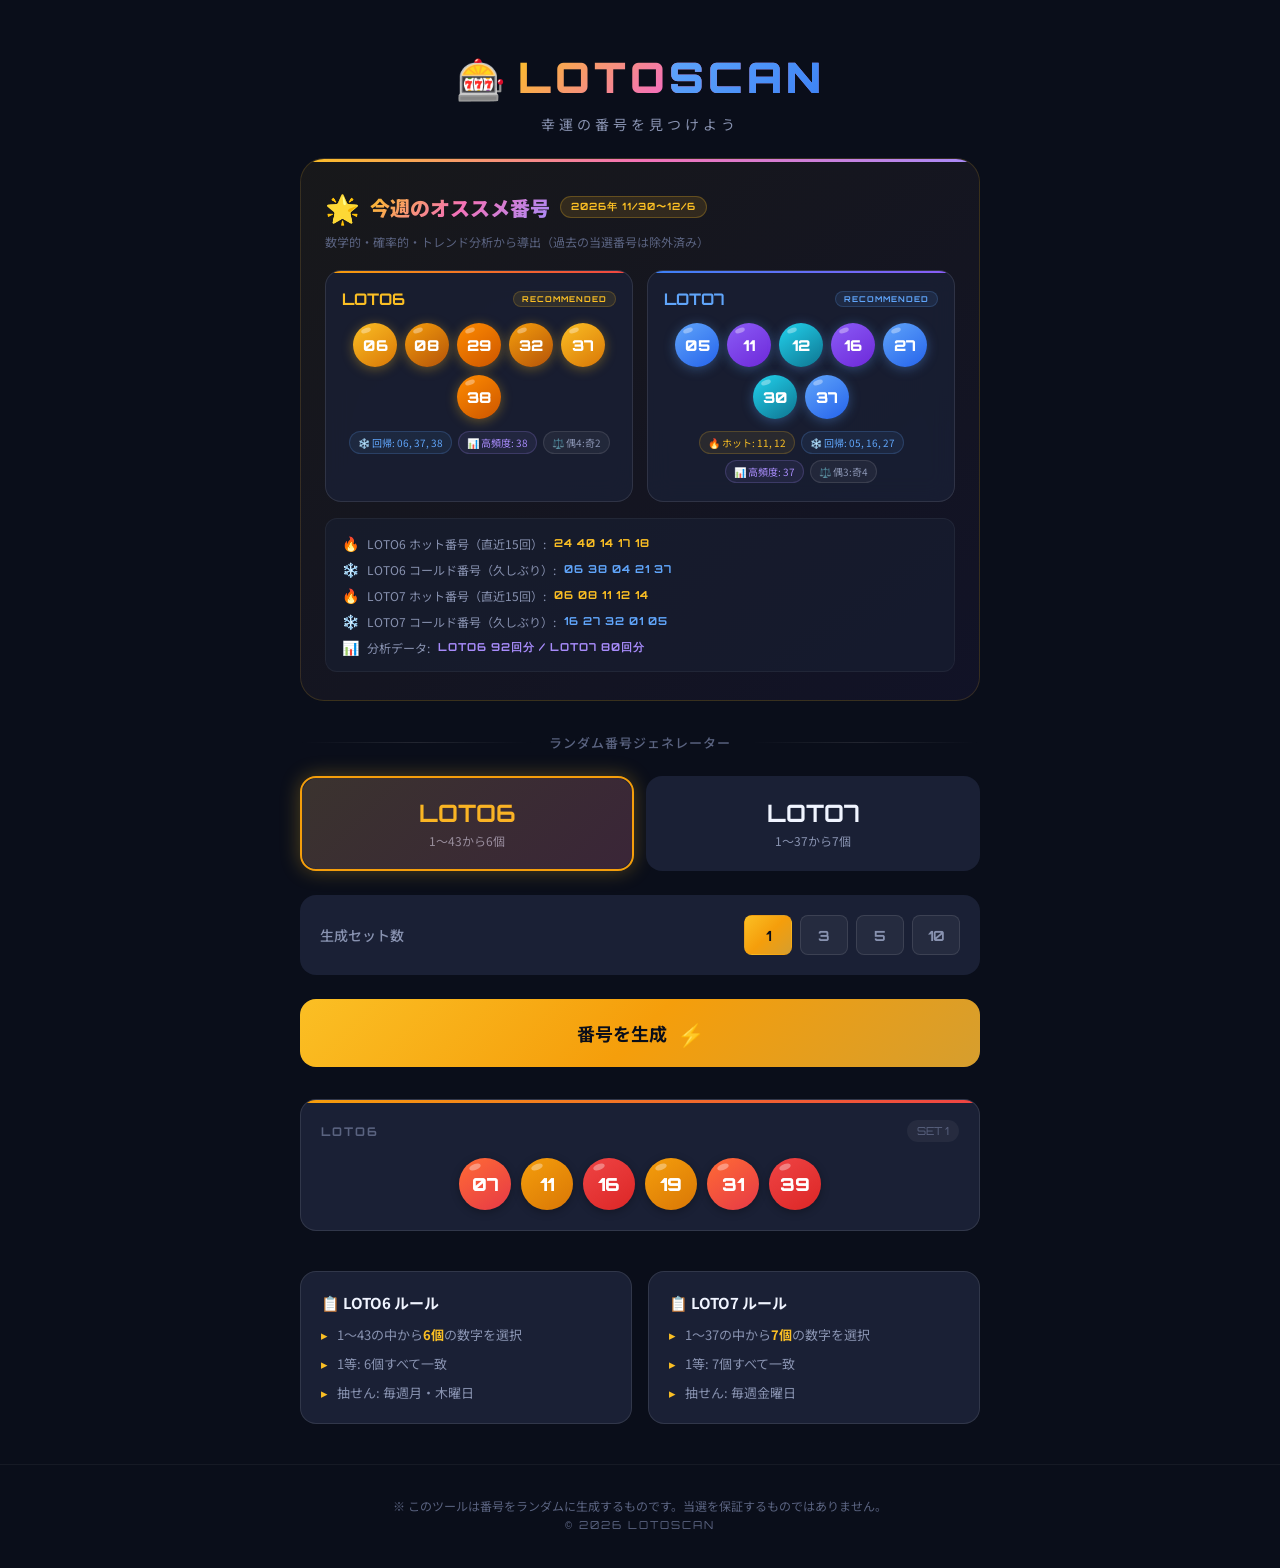
==== index.html @ 9e3ee995 "Add files via upload" ====
<!DOCTYPE html>
<html lang="ja">

<head>
    <meta charset="UTF-8">
    <meta name="viewport" content="width=device-width, initial-scale=1.0">
    <title>LOTO番号ジェネレーター | LOTO6 & LOTO7</title>
    <meta name="description" content="日本のLOTO6・LOTO7の当選番号組み合わせを自動生成するツール">
    <link rel="preconnect" href="https://fonts.googleapis.com">
    <link rel="preconnect" href="https://fonts.gstatic.com" crossorigin>
    <link
        href="https://fonts.googleapis.com/css2?family=Noto+Sans+JP:wght@400;500;700;900&family=Orbitron:wght@700;900&display=swap"
        rel="stylesheet">
    <link rel="stylesheet" href="style.css">
</head>

<body>
    <div class="bg-particles" id="particles"></div>

    <header class="header">
        <div class="logo">
            <span class="logo-icon">🎰</span>
            <h1>LOTO<span class="logo-scan">SCAN</span></h1>
        </div>
        <p class="subtitle">幸運の番号を見つけよう</p>
    </header>

    <main class="main-content">
        <!-- ★ Weekly Recommendation Section ★ -->
        <section class="recommendation-section" id="recommendation-section">
            <div class="rec-header">
                <span class="rec-icon">🌟</span>
                <h2 class="rec-title">今週のオススメ番号</h2>
                <span class="rec-badge" id="rec-week-badge"></span>
            </div>
            <p class="rec-subtitle">数学的・確率的・トレンド分析から導出（過去の当選番号は除外済み）</p>

            <div class="rec-cards" id="rec-cards">
                <!-- LOTO6 Recommendation -->
                <div class="rec-card rec-loto6" id="rec-card-loto6">
                    <div class="rec-card-header">
                        <span class="rec-card-label">LOTO6</span>
                        <span class="rec-card-tag">RECOMMENDED</span>
                    </div>
                    <div class="rec-numbers" id="rec-numbers-loto6">
                        <!-- Numbers rendered by JS -->
                    </div>
                    <div class="rec-analysis" id="rec-analysis-loto6">
                        <!-- Analysis tags rendered by JS -->
                    </div>
                </div>

                <!-- LOTO7 Recommendation -->
                <div class="rec-card rec-loto7" id="rec-card-loto7">
                    <div class="rec-card-header">
                        <span class="rec-card-label">LOTO7</span>
                        <span class="rec-card-tag">RECOMMENDED</span>
                    </div>
                    <div class="rec-numbers" id="rec-numbers-loto7">
                        <!-- Numbers rendered by JS -->
                    </div>
                    <div class="rec-analysis" id="rec-analysis-loto7">
                        <!-- Analysis tags rendered by JS -->
                    </div>
                </div>
            </div>

            <!-- Analysis Detail -->
            <div class="rec-details" id="rec-details">
                <!-- Analysis detail rendered by JS -->
            </div>
        </section>

        <!-- Divider -->
        <div class="section-divider">
            <span class="divider-label">ランダム番号ジェネレーター</span>
        </div>

        <!-- Game Type Selector -->
        <div class="game-selector">
            <button class="game-tab active" data-game="loto6" id="tab-loto6">
                <span class="tab-label">LOTO6</span>
                <span class="tab-desc">1〜43から6個</span>
            </button>
            <button class="game-tab" data-game="loto7" id="tab-loto7">
                <span class="tab-label">LOTO7</span>
                <span class="tab-desc">1〜37から7個</span>
            </button>
        </div>

        <!-- Sets Count Selector -->
        <div class="sets-selector">
            <label class="sets-label">生成セット数</label>
            <div class="sets-buttons">
                <button class="set-btn active" data-sets="1">1</button>
                <button class="set-btn" data-sets="3">3</button>
                <button class="set-btn" data-sets="5">5</button>
                <button class="set-btn" data-sets="10">10</button>
            </div>
        </div>

        <!-- Generate Button -->
        <button class="generate-btn" id="generate-btn">
            <span class="btn-text">番号を生成</span>
            <span class="btn-icon">⚡</span>
        </button>

        <!-- Results Area -->
        <div class="results-area" id="results-area">
            <!-- Generated sets will appear here -->
        </div>

        <!-- Info Section -->
        <div class="info-section">
            <div class="info-card">
                <h3>📋 LOTO6 ルール</h3>
                <ul>
                    <li>1〜43の中から<strong>6個</strong>の数字を選択</li>
                    <li>1等: 6個すべて一致</li>
                    <li>抽せん: 毎週月・木曜日</li>
                </ul>
            </div>
            <div class="info-card">
                <h3>📋 LOTO7 ルール</h3>
                <ul>
                    <li>1〜37の中から<strong>7個</strong>の数字を選択</li>
                    <li>1等: 7個すべて一致</li>
                    <li>抽せん: 毎週金曜日</li>
                </ul>
            </div>
        </div>
    </main>

    <footer class="footer">
        <p>※ このツールは番号をランダムに生成するものです。当選を保証するものではありません。</p>
        <p class="copyright">© 2026 LOTOSCAN</p>
    </footer>

    <script src="historical_data.js"></script>
    <script src="recommendation.js"></script>
    <script src="app.js"></script>
</body>

</html>
---- style.css ----
/* ===================================
   LOTOSCAN - Design System & Styles
   =================================== */

/* --- CSS Variables --- */
:root {
  --bg-primary: #0a0e1a;
  --bg-secondary: #111827;
  --bg-card: #1a2035;
  --bg-card-hover: #1f2847;
  --surface: rgba(255, 255, 255, 0.05);
  --surface-strong: rgba(255, 255, 255, 0.1);

  --text-primary: #f0f4ff;
  --text-secondary: #8892b0;
  --text-muted: #5a6380;

  --accent-gold: #fbbf24;
  --accent-gold-dark: #d69e2e;
  --accent-blue: #60a5fa;
  --accent-purple: #a78bfa;
  --accent-cyan: #22d3ee;
  --accent-pink: #f472b6;

  --gradient-gold: linear-gradient(135deg, #fbbf24 0%, #f59e0b 50%, #d69e2e 100%);
  --gradient-blue: linear-gradient(135deg, #60a5fa 0%, #3b82f6 100%);
  --gradient-hero: linear-gradient(135deg, #fbbf24 0%, #f472b6 50%, #a78bfa 100%);
  --gradient-loto6: linear-gradient(135deg, #f59e0b 0%, #ef4444 100%);
  --gradient-loto7: linear-gradient(135deg, #3b82f6 0%, #8b5cf6 100%);

  --shadow-sm: 0 2px 8px rgba(0, 0, 0, 0.3);
  --shadow-md: 0 4px 16px rgba(0, 0, 0, 0.4);
  --shadow-lg: 0 8px 32px rgba(0, 0, 0, 0.5);
  --shadow-glow-gold: 0 0 20px rgba(251, 191, 36, 0.3);
  --shadow-glow-blue: 0 0 20px rgba(96, 165, 250, 0.3);

  --radius-sm: 8px;
  --radius-md: 12px;
  --radius-lg: 16px;
  --radius-xl: 24px;
  --radius-full: 9999px;

  --font-sans: 'Noto Sans JP', -apple-system, sans-serif;
  --font-display: 'Orbitron', monospace;

  --transition-fast: 150ms ease;
  --transition-base: 250ms ease;
  --transition-slow: 400ms ease;
}

/* --- Reset & Base --- */
*,
*::before,
*::after {
  margin: 0;
  padding: 0;
  box-sizing: border-box;
}

html {
  scroll-behavior: smooth;
}

body {
  font-family: var(--font-sans);
  background: var(--bg-primary);
  color: var(--text-primary);
  min-height: 100vh;
  overflow-x: hidden;
  position: relative;
}

/* --- Background Particles --- */
.bg-particles {
  position: fixed;
  top: 0;
  left: 0;
  width: 100%;
  height: 100%;
  pointer-events: none;
  z-index: 0;
  overflow: hidden;
}

.particle {
  position: absolute;
  border-radius: 50%;
  opacity: 0;
  animation: float-particle linear infinite;
}

@keyframes float-particle {
  0% {
    opacity: 0;
    transform: translateY(100vh) scale(0);
  }

  10% {
    opacity: 0.6;
  }

  90% {
    opacity: 0.6;
  }

  100% {
    opacity: 0;
    transform: translateY(-10vh) scale(1);
  }
}

/* --- Header --- */
.header {
  text-align: center;
  padding: 48px 20px 24px;
  position: relative;
  z-index: 1;
}

.logo {
  display: flex;
  align-items: center;
  justify-content: center;
  gap: 12px;
  margin-bottom: 8px;
}

.logo-icon {
  font-size: 40px;
  animation: pulse-icon 2s ease-in-out infinite;
}

@keyframes pulse-icon {

  0%,
  100% {
    transform: scale(1);
  }

  50% {
    transform: scale(1.1);
  }
}

.logo h1 {
  font-family: var(--font-display);
  font-size: 42px;
  font-weight: 900;
  background: var(--gradient-hero);
  -webkit-background-clip: text;
  -webkit-text-fill-color: transparent;
  background-clip: text;
  letter-spacing: 4px;
}

.logo-scan {
  background: var(--gradient-blue);
  -webkit-background-clip: text;
  -webkit-text-fill-color: transparent;
  background-clip: text;
}

.subtitle {
  font-size: 14px;
  color: var(--text-secondary);
  letter-spacing: 4px;
  text-transform: uppercase;
}

/* --- Main Content --- */
.main-content {
  max-width: 720px;
  margin: 0 auto;
  padding: 0 20px 40px;
  position: relative;
  z-index: 1;
}

/* --- Game Selector --- */
.game-selector {
  display: grid;
  grid-template-columns: 1fr 1fr;
  gap: 12px;
  margin-bottom: 24px;
}

.game-tab {
  background: var(--bg-card);
  border: 2px solid transparent;
  border-radius: var(--radius-lg);
  padding: 20px 16px;
  cursor: pointer;
  text-align: center;
  transition: all var(--transition-base);
  position: relative;
  overflow: hidden;
  font-family: var(--font-sans);
}

.game-tab::before {
  content: '';
  position: absolute;
  inset: 0;
  opacity: 0;
  transition: opacity var(--transition-base);
  border-radius: var(--radius-lg);
}

.game-tab[data-game="loto6"]::before {
  background: var(--gradient-loto6);
}

.game-tab[data-game="loto7"]::before {
  background: var(--gradient-loto7);
}

.game-tab:hover {
  transform: translateY(-2px);
  box-shadow: var(--shadow-md);
}

.game-tab.active {
  border-color: transparent;
}

.game-tab[data-game="loto6"].active {
  border-color: #f59e0b;
  box-shadow: var(--shadow-glow-gold);
}

.game-tab[data-game="loto7"].active {
  border-color: #3b82f6;
  box-shadow: var(--shadow-glow-blue);
}

.game-tab.active::before {
  opacity: 0.15;
}

.tab-label {
  display: block;
  font-family: var(--font-display);
  font-size: 24px;
  font-weight: 700;
  color: var(--text-primary);
  margin-bottom: 4px;
}

.game-tab[data-game="loto6"].active .tab-label {
  color: var(--accent-gold);
}

.game-tab[data-game="loto7"].active .tab-label {
  color: var(--accent-blue);
}

.tab-desc {
  display: block;
  font-size: 12px;
  color: var(--text-secondary);
}

/* --- Sets Selector --- */
.sets-selector {
  background: var(--bg-card);
  border-radius: var(--radius-lg);
  padding: 20px;
  margin-bottom: 24px;
  display: flex;
  align-items: center;
  justify-content: space-between;
  gap: 12px;
}

.sets-label {
  font-size: 14px;
  font-weight: 500;
  color: var(--text-secondary);
  white-space: nowrap;
}

.sets-buttons {
  display: flex;
  gap: 8px;
}

.set-btn {
  width: 48px;
  height: 40px;
  border: 1px solid var(--surface-strong);
  border-radius: var(--radius-sm);
  background: var(--surface);
  color: var(--text-secondary);
  font-family: var(--font-display);
  font-size: 14px;
  font-weight: 700;
  cursor: pointer;
  transition: all var(--transition-fast);
}

.set-btn:hover {
  border-color: var(--accent-gold);
  color: var(--text-primary);
}

.set-btn.active {
  background: var(--gradient-gold);
  border-color: transparent;
  color: #0a0e1a;
}

/* --- Generate Button --- */
.generate-btn {
  width: 100%;
  padding: 18px 32px;
  border: none;
  border-radius: var(--radius-lg);
  background: var(--gradient-gold);
  color: #0a0e1a;
  font-family: var(--font-sans);
  font-size: 18px;
  font-weight: 700;
  cursor: pointer;
  display: flex;
  align-items: center;
  justify-content: center;
  gap: 10px;
  transition: all var(--transition-base);
  position: relative;
  overflow: hidden;
  margin-bottom: 32px;
}

.generate-btn::after {
  content: '';
  position: absolute;
  inset: 0;
  background: linear-gradient(90deg, transparent, rgba(255, 255, 255, 0.3), transparent);
  transform: translateX(-100%);
  transition: transform 0.6s ease;
}

.generate-btn:hover {
  transform: translateY(-2px);
  box-shadow: var(--shadow-glow-gold);
}

.generate-btn:hover::after {
  transform: translateX(100%);
}

.generate-btn:active {
  transform: translateY(0);
}

.btn-icon {
  font-size: 22px;
  animation: spark 1.5s ease-in-out infinite;
}

@keyframes spark {

  0%,
  100% {
    opacity: 1;
    transform: scale(1);
  }

  50% {
    opacity: 0.7;
    transform: scale(1.2);
  }
}

/* --- Results Area --- */
.results-area {
  display: flex;
  flex-direction: column;
  gap: 16px;
  margin-bottom: 40px;
}

/* --- Number Set Card --- */
.number-set {
  background: var(--bg-card);
  border-radius: var(--radius-lg);
  padding: 20px;
  border: 1px solid var(--surface-strong);
  opacity: 0;
  transform: translateY(20px);
  animation: slide-in 0.5s ease forwards;
  position: relative;
  overflow: hidden;
}

.number-set::before {
  content: '';
  position: absolute;
  top: 0;
  left: 0;
  right: 0;
  height: 3px;
}

.number-set.loto6::before {
  background: var(--gradient-loto6);
}

.number-set.loto7::before {
  background: var(--gradient-loto7);
}

@keyframes slide-in {
  to {
    opacity: 1;
    transform: translateY(0);
  }
}

.set-header {
  display: flex;
  justify-content: space-between;
  align-items: center;
  margin-bottom: 16px;
}

.set-label {
  font-family: var(--font-display);
  font-size: 12px;
  font-weight: 700;
  letter-spacing: 2px;
  color: var(--text-muted);
}

.set-index {
  font-family: var(--font-display);
  font-size: 11px;
  color: var(--text-muted);
  background: var(--surface);
  padding: 4px 10px;
  border-radius: var(--radius-full);
}

.numbers-row {
  display: flex;
  justify-content: center;
  gap: 10px;
  flex-wrap: wrap;
}

.number-ball {
  width: 52px;
  height: 52px;
  border-radius: 50%;
  display: flex;
  align-items: center;
  justify-content: center;
  font-family: var(--font-display);
  font-size: 18px;
  font-weight: 900;
  color: #fff;
  position: relative;
  opacity: 0;
  transform: scale(0) rotate(-180deg);
  animation: pop-in 0.4s cubic-bezier(0.34, 1.56, 0.64, 1) forwards;
  box-shadow: var(--shadow-sm);
}

.number-ball::after {
  content: '';
  position: absolute;
  top: 6px;
  left: 10px;
  width: 12px;
  height: 6px;
  background: rgba(255, 255, 255, 0.35);
  border-radius: 50%;
  transform: rotate(-20deg);
}

/* LOTO6 Ball Colors */
.number-set.loto6 .number-ball {
  background: linear-gradient(145deg, #ff6b35, #e63946);
}

.number-set.loto6 .number-ball:nth-child(2n) {
  background: linear-gradient(145deg, #f59e0b, #d97706);
}

.number-set.loto6 .number-ball:nth-child(3n) {
  background: linear-gradient(145deg, #ef4444, #dc2626);
}

/* LOTO7 Ball Colors */
.number-set.loto7 .number-ball {
  background: linear-gradient(145deg, #3b82f6, #2563eb);
}

.number-set.loto7 .number-ball:nth-child(2n) {
  background: linear-gradient(145deg, #8b5cf6, #7c3aed);
}

.number-set.loto7 .number-ball:nth-child(3n) {
  background: linear-gradient(145deg, #06b6d4, #0891b2);
}

@keyframes pop-in {
  to {
    opacity: 1;
    transform: scale(1) rotate(0);
  }
}

/* --- Info Section --- */
.info-section {
  display: grid;
  grid-template-columns: 1fr 1fr;
  gap: 16px;
  margin-top: 8px;
}

.info-card {
  background: var(--bg-card);
  border: 1px solid var(--surface-strong);
  border-radius: var(--radius-lg);
  padding: 20px;
  transition: transform var(--transition-base);
}

.info-card:hover {
  transform: translateY(-2px);
}

.info-card h3 {
  font-size: 15px;
  font-weight: 700;
  margin-bottom: 12px;
  color: var(--text-primary);
}

.info-card ul {
  list-style: none;
  display: flex;
  flex-direction: column;
  gap: 8px;
}

.info-card li {
  font-size: 13px;
  color: var(--text-secondary);
  padding-left: 16px;
  position: relative;
  line-height: 1.6;
}

.info-card li::before {
  content: '▸';
  position: absolute;
  left: 0;
  color: var(--accent-gold);
}

.info-card strong {
  color: var(--accent-gold);
}

/* --- Recommendation Section --- */
.recommendation-section {
  background: linear-gradient(145deg, rgba(251, 191, 36, 0.06), rgba(139, 92, 246, 0.06));
  border: 1px solid rgba(251, 191, 36, 0.15);
  border-radius: var(--radius-xl);
  padding: 28px 24px;
  margin-bottom: 32px;
  position: relative;
  overflow: hidden;
}

.recommendation-section::before {
  content: '';
  position: absolute;
  top: 0;
  left: 0;
  right: 0;
  height: 3px;
  background: var(--gradient-hero);
}

.rec-header {
  display: flex;
  align-items: center;
  gap: 10px;
  margin-bottom: 6px;
  flex-wrap: wrap;
}

.rec-icon {
  font-size: 28px;
  animation: pulse-icon 2s ease-in-out infinite;
}

.rec-title {
  font-family: var(--font-sans);
  font-size: 20px;
  font-weight: 900;
  background: var(--gradient-hero);
  -webkit-background-clip: text;
  -webkit-text-fill-color: transparent;
  background-clip: text;
}

.rec-badge {
  font-family: var(--font-display);
  font-size: 10px;
  font-weight: 700;
  color: var(--accent-gold);
  background: rgba(251, 191, 36, 0.12);
  border: 1px solid rgba(251, 191, 36, 0.25);
  padding: 3px 10px;
  border-radius: var(--radius-full);
  letter-spacing: 1px;
}

.rec-subtitle {
  font-size: 12px;
  color: var(--text-muted);
  margin-bottom: 20px;
}

.rec-cards {
  display: grid;
  grid-template-columns: 1fr 1fr;
  gap: 14px;
  margin-bottom: 16px;
}

.rec-card {
  background: rgba(26, 32, 53, 0.8);
  backdrop-filter: blur(12px);
  border-radius: var(--radius-lg);
  padding: 18px 16px;
  border: 1px solid var(--surface-strong);
  position: relative;
  overflow: hidden;
  transition: transform var(--transition-base), box-shadow var(--transition-base);
}

.rec-card:hover {
  transform: translateY(-2px);
}

.rec-card::before {
  content: '';
  position: absolute;
  top: 0;
  left: 0;
  right: 0;
  height: 2px;
}

.rec-card.rec-loto6::before {
  background: var(--gradient-loto6);
}

.rec-card.rec-loto7::before {
  background: var(--gradient-loto7);
}

.rec-card.rec-loto6:hover {
  box-shadow: var(--shadow-glow-gold);
}

.rec-card.rec-loto7:hover {
  box-shadow: var(--shadow-glow-blue);
}

.rec-card-header {
  display: flex;
  justify-content: space-between;
  align-items: center;
  margin-bottom: 14px;
}

.rec-card-label {
  font-family: var(--font-display);
  font-size: 16px;
  font-weight: 700;
}

.rec-loto6 .rec-card-label {
  color: var(--accent-gold);
}

.rec-loto7 .rec-card-label {
  color: var(--accent-blue);
}

.rec-card-tag {
  font-family: var(--font-display);
  font-size: 8px;
  font-weight: 700;
  letter-spacing: 1px;
  padding: 2px 8px;
  border-radius: var(--radius-full);
}

.rec-loto6 .rec-card-tag {
  color: var(--accent-gold);
  background: rgba(251, 191, 36, 0.1);
  border: 1px solid rgba(251, 191, 36, 0.2);
}

.rec-loto7 .rec-card-tag {
  color: var(--accent-blue);
  background: rgba(96, 165, 250, 0.1);
  border: 1px solid rgba(96, 165, 250, 0.2);
}

.rec-numbers {
  display: flex;
  justify-content: center;
  gap: 8px;
  flex-wrap: wrap;
  margin-bottom: 12px;
}

.rec-ball {
  width: 44px;
  height: 44px;
  border-radius: 50%;
  display: flex;
  align-items: center;
  justify-content: center;
  font-family: var(--font-display);
  font-size: 15px;
  font-weight: 900;
  color: #fff;
  position: relative;
  opacity: 0;
  transform: scale(0) rotate(-180deg);
  animation: pop-in 0.5s cubic-bezier(0.34, 1.56, 0.64, 1) forwards;
  box-shadow: 0 2px 10px rgba(0, 0, 0, 0.3);
}

.rec-ball::after {
  content: '';
  position: absolute;
  top: 5px;
  left: 8px;
  width: 10px;
  height: 5px;
  background: rgba(255, 255, 255, 0.35);
  border-radius: 50%;
  transform: rotate(-20deg);
}

/* LOTO6 Rec Ball - Gold/Amber Star theme */
.rec-loto6 .rec-ball {
  background: linear-gradient(145deg, #fbbf24, #d97706);
  box-shadow: 0 2px 12px rgba(251, 191, 36, 0.35);
}

.rec-loto6 .rec-ball:nth-child(2n) {
  background: linear-gradient(145deg, #f59e0b, #b45309);
}

.rec-loto6 .rec-ball:nth-child(3n) {
  background: linear-gradient(145deg, #ff8c00, #cc5500);
}

/* LOTO7 Rec Ball - Blue/Purple Star theme */
.rec-loto7 .rec-ball {
  background: linear-gradient(145deg, #60a5fa, #2563eb);
  box-shadow: 0 2px 12px rgba(96, 165, 250, 0.35);
}

.rec-loto7 .rec-ball:nth-child(2n) {
  background: linear-gradient(145deg, #8b5cf6, #6d28d9);
}

.rec-loto7 .rec-ball:nth-child(3n) {
  background: linear-gradient(145deg, #22d3ee, #0e7490);
}

/* Rec Analysis Tags */
.rec-analysis {
  display: flex;
  flex-wrap: wrap;
  gap: 6px;
  justify-content: center;
}

.rec-tag {
  font-size: 10px;
  padding: 3px 8px;
  border-radius: var(--radius-full);
  color: var(--text-secondary);
  background: var(--surface);
  border: 1px solid var(--surface-strong);
  white-space: nowrap;
}

.rec-tag.hot {
  color: #fbbf24;
  background: rgba(251, 191, 36, 0.08);
  border-color: rgba(251, 191, 36, 0.2);
}

.rec-tag.cold {
  color: #60a5fa;
  background: rgba(96, 165, 250, 0.08);
  border-color: rgba(96, 165, 250, 0.2);
}

.rec-tag.freq {
  color: #a78bfa;
  background: rgba(167, 139, 250, 0.08);
  border-color: rgba(167, 139, 250, 0.2);
}

/* Rec Details (analysis summary) */
.rec-details {
  background: rgba(26, 32, 53, 0.6);
  border-radius: var(--radius-md);
  padding: 14px 16px;
  border: 1px solid var(--surface);
}

.rec-detail-row {
  display: flex;
  align-items: center;
  gap: 8px;
  margin-bottom: 6px;
  font-size: 12px;
  color: var(--text-secondary);
}

.rec-detail-row:last-child {
  margin-bottom: 0;
}

.rec-detail-row .detail-icon {
  font-size: 14px;
  flex-shrink: 0;
}

.rec-detail-row .detail-nums {
  font-family: var(--font-display);
  font-size: 11px;
  font-weight: 700;
  letter-spacing: 1px;
}

.rec-detail-row .detail-nums.hot-nums {
  color: #fbbf24;
}

.rec-detail-row .detail-nums.cold-nums {
  color: #60a5fa;
}

.rec-detail-row .detail-nums.freq-nums {
  color: #a78bfa;
}

/* --- Section Divider --- */
.section-divider {
  display: flex;
  align-items: center;
  gap: 16px;
  margin-bottom: 24px;
}

.section-divider::before,
.section-divider::after {
  content: '';
  flex: 1;
  height: 1px;
  background: linear-gradient(90deg, transparent, var(--surface-strong), transparent);
}

.divider-label {
  font-size: 13px;
  font-weight: 500;
  color: var(--text-muted);
  white-space: nowrap;
  letter-spacing: 1px;
}

/* --- Footer --- */
.footer {
  text-align: center;
  padding: 32px 20px;
  position: relative;
  z-index: 1;
  border-top: 1px solid var(--surface);
}

.footer p {
  font-size: 12px;
  color: var(--text-muted);
  margin-bottom: 4px;
}

.copyright {
  font-family: var(--font-display);
  font-size: 11px !important;
  letter-spacing: 2px;
  color: var(--text-muted);
}

/* --- Responsive --- */
@media (max-width: 640px) {
  .logo h1 {
    font-size: 32px;
  }

  .logo-icon {
    font-size: 32px;
  }

  .game-tab {
    padding: 16px 12px;
  }

  .tab-label {
    font-size: 20px;
  }

  .sets-selector {
    flex-direction: column;
    align-items: stretch;
    text-align: center;
  }

  .sets-buttons {
    justify-content: center;
  }

  .number-ball {
    width: 44px;
    height: 44px;
    font-size: 15px;
  }

  .info-section {
    grid-template-columns: 1fr;
  }

  .rec-cards {
    grid-template-columns: 1fr;
  }

  .rec-ball {
    width: 38px;
    height: 38px;
    font-size: 13px;
  }

  .recommendation-section {
    padding: 20px 16px;
  }

  .rec-title {
    font-size: 17px;
  }

  .numbers-row {
    gap: 8px;
  }
}

/* --- Animations for sets --- */
.number-set:nth-child(1) {
  animation-delay: 0ms;
}

.number-set:nth-child(2) {
  animation-delay: 80ms;
}

.number-set:nth-child(3) {
  animation-delay: 160ms;
}

.number-set:nth-child(4) {
  animation-delay: 240ms;
}

.number-set:nth-child(5) {
  animation-delay: 320ms;
}

.number-set:nth-child(6) {
  animation-delay: 400ms;
}

.number-set:nth-child(7) {
  animation-delay: 480ms;
}

.number-set:nth-child(8) {
  animation-delay: 560ms;
}

.number-set:nth-child(9) {
  animation-delay: 640ms;
}

.number-set:nth-child(10) {
  animation-delay: 720ms;
}
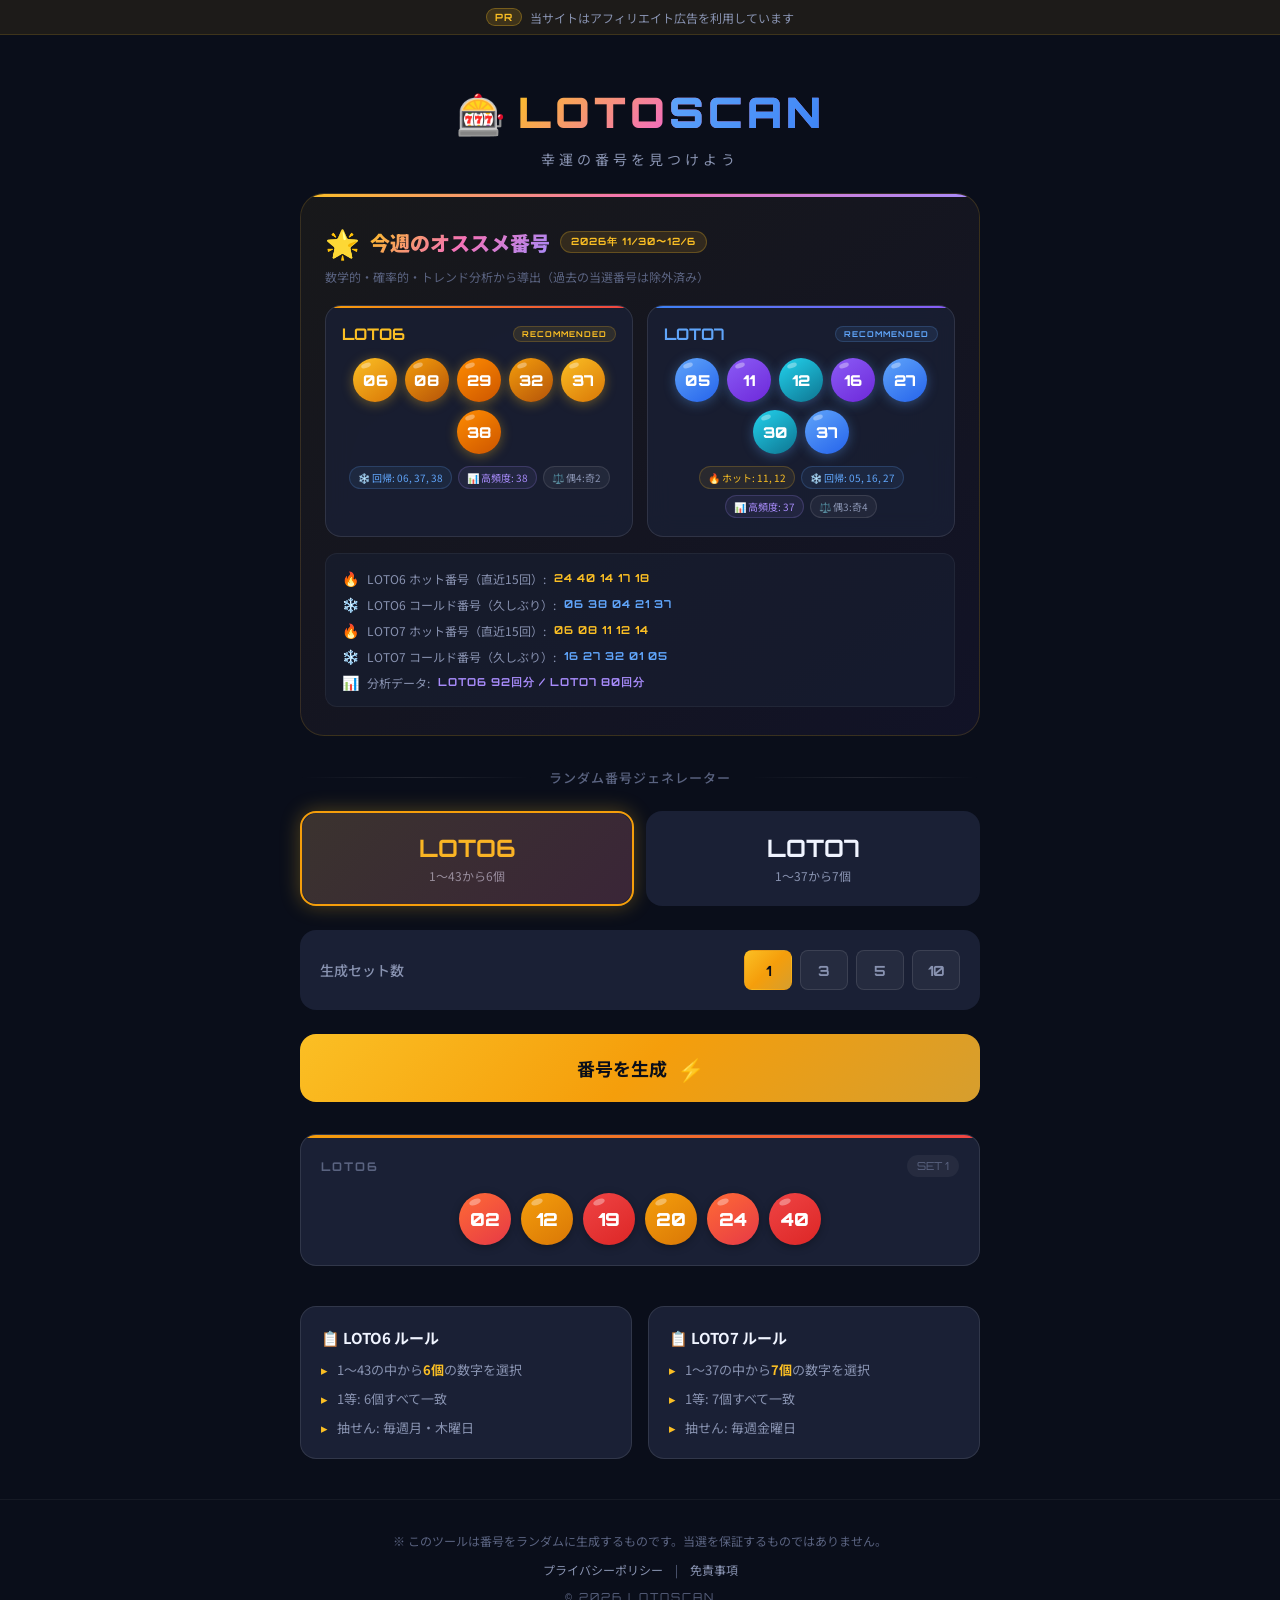
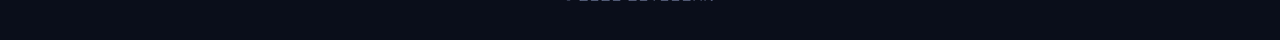
==== commit 0a74a893: "Add files via upload" ====
--- a/index.html
+++ b/index.html
@@ -15,6 +15,12 @@
 </head>
 
 <body>
+    <!-- Affiliate Disclosure (PR) -->
+    <div class="affiliate-disclosure" id="affiliate-disclosure">
+        <span class="ad-label">PR</span>
+        <span>当サイトはアフィリエイト広告を利用しています</span>
+    </div>
+
     <div class="bg-particles" id="particles"></div>
 
     <header class="header">
@@ -133,6 +139,11 @@
 
     <footer class="footer">
         <p>※ このツールは番号をランダムに生成するものです。当選を保証するものではありません。</p>
+        <nav class="footer-nav">
+            <a href="privacy-policy.html" class="footer-link">プライバシーポリシー</a>
+            <span class="footer-divider">|</span>
+            <a href="privacy-policy.html#disclaimer" class="footer-link">免責事項</a>
+        </nav>
         <p class="copyright">© 2026 LOTOSCAN</p>
     </footer>
 
--- a/style.css
+++ b/style.css
@@ -908,6 +908,200 @@
   color: var(--text-muted);
 }
 
+/* --- Affiliate Disclosure (PR) --- */
+.affiliate-disclosure {
+  display: flex;
+  align-items: center;
+  justify-content: center;
+  gap: 8px;
+  padding: 8px 16px;
+  background: rgba(251, 191, 36, 0.08);
+  border-bottom: 1px solid rgba(251, 191, 36, 0.15);
+  font-size: 12px;
+  color: var(--text-secondary);
+  position: relative;
+  z-index: 10;
+}
+
+.ad-label {
+  font-family: var(--font-display);
+  font-size: 10px;
+  font-weight: 700;
+  letter-spacing: 1px;
+  color: var(--accent-gold);
+  background: rgba(251, 191, 36, 0.15);
+  border: 1px solid rgba(251, 191, 36, 0.3);
+  padding: 2px 8px;
+  border-radius: var(--radius-full);
+}
+
+/* --- Footer Navigation --- */
+.footer-nav {
+  display: flex;
+  align-items: center;
+  justify-content: center;
+  gap: 12px;
+  margin: 12px 0;
+}
+
+.footer-link {
+  font-size: 12px;
+  color: var(--text-secondary);
+  text-decoration: none;
+  transition: color var(--transition-fast);
+  position: relative;
+}
+
+.footer-link:hover {
+  color: var(--accent-gold);
+}
+
+.footer-link::after {
+  content: '';
+  position: absolute;
+  bottom: -2px;
+  left: 0;
+  width: 0;
+  height: 1px;
+  background: var(--accent-gold);
+  transition: width var(--transition-base);
+}
+
+.footer-link:hover::after {
+  width: 100%;
+}
+
+.footer-divider {
+  color: var(--text-muted);
+  font-size: 12px;
+  user-select: none;
+}
+
+/* === Privacy Policy Page === */
+.policy-content {
+  max-width: 680px;
+}
+
+.policy-card {
+  background: var(--bg-card);
+  border: 1px solid var(--surface-strong);
+  border-radius: var(--radius-lg);
+  padding: 24px;
+  margin-bottom: 20px;
+  transition: transform var(--transition-base);
+}
+
+.policy-card:hover {
+  transform: translateY(-1px);
+}
+
+.policy-heading {
+  font-size: 18px;
+  font-weight: 700;
+  color: var(--text-primary);
+  margin-bottom: 16px;
+  padding-bottom: 10px;
+  border-bottom: 1px solid var(--surface-strong);
+}
+
+.policy-update {
+  font-size: 12px;
+  color: var(--text-muted);
+  margin-bottom: 12px;
+}
+
+.policy-text {
+  font-size: 14px;
+  line-height: 1.8;
+  color: var(--text-secondary);
+  margin-bottom: 10px;
+}
+
+.policy-text:last-child {
+  margin-bottom: 0;
+}
+
+.policy-text strong {
+  color: var(--accent-gold);
+}
+
+.policy-list {
+  list-style: none;
+  display: flex;
+  flex-direction: column;
+  gap: 10px;
+}
+
+.policy-list li {
+  font-size: 14px;
+  color: var(--text-secondary);
+  line-height: 1.8;
+  padding-left: 20px;
+  position: relative;
+}
+
+.policy-list li::before {
+  content: '▸';
+  position: absolute;
+  left: 0;
+  color: var(--accent-gold);
+}
+
+.policy-list li strong {
+  color: var(--accent-gold);
+}
+
+.policy-contact {
+  font-size: 15px;
+  color: var(--text-primary);
+  margin-top: 8px;
+}
+
+.policy-contact a {
+  color: var(--accent-blue);
+  text-decoration: none;
+  transition: color var(--transition-fast);
+}
+
+.policy-contact a:hover {
+  color: var(--accent-cyan);
+  text-decoration: underline;
+}
+
+.policy-note {
+  font-size: 12px;
+  color: var(--accent-pink);
+  margin-top: 8px;
+  font-style: italic;
+}
+
+.policy-back {
+  text-align: center;
+  margin: 32px 0 16px;
+}
+
+.back-link {
+  display: inline-flex;
+  align-items: center;
+  gap: 6px;
+  font-size: 14px;
+  font-weight: 500;
+  color: var(--accent-gold);
+  text-decoration: none;
+  padding: 12px 28px;
+  border: 1px solid rgba(251, 191, 36, 0.3);
+  border-radius: var(--radius-full);
+  background: rgba(251, 191, 36, 0.06);
+  transition: all var(--transition-base);
+}
+
+.back-link:hover {
+  background: rgba(251, 191, 36, 0.12);
+  border-color: rgba(251, 191, 36, 0.5);
+  transform: translateY(-2px);
+  box-shadow: var(--shadow-glow-gold);
+}
+
 /* --- Responsive --- */
 @media (max-width: 640px) {
   .logo h1 {
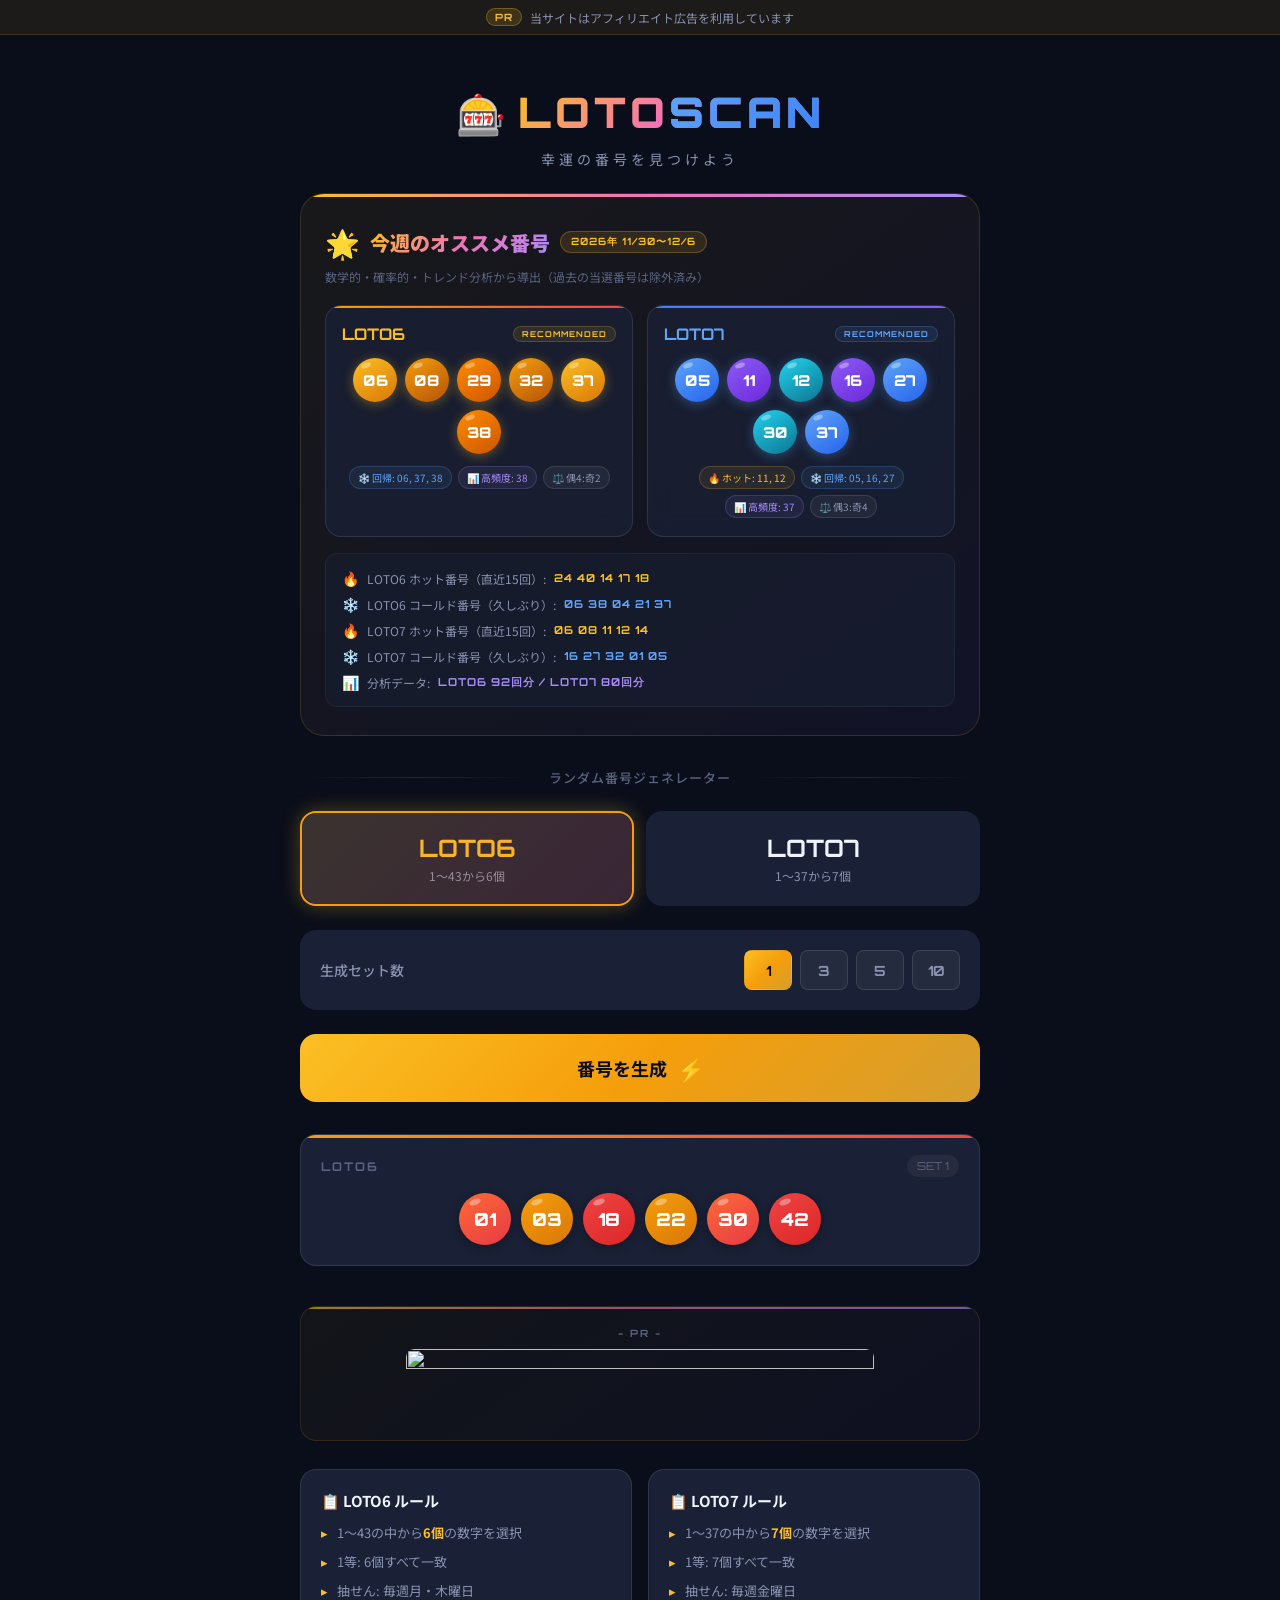
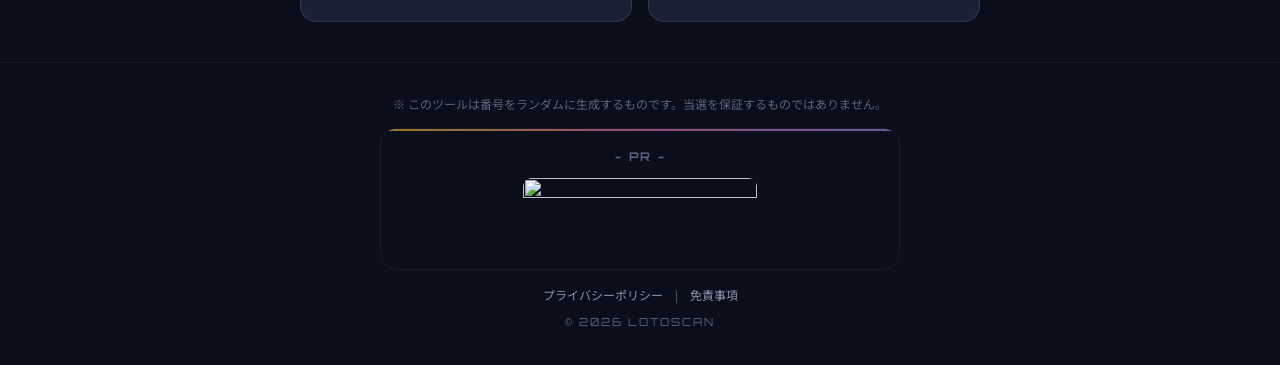
==== commit 6645a5de: "Add files via upload" ====
--- a/index.html
+++ b/index.html
@@ -116,6 +116,21 @@
             <!-- Generated sets will appear here -->
         </div>
 
+        <!-- ★ Ad Banner - Primary Position (after results) ★ -->
+        <div class="ad-banner" id="ad-banner-primary">
+            <div class="ad-banner-inner">
+                <p class="ad-banner-label">- PR -</p>
+                <a href="https://px.a8.net/svt/ejp?a8mat=4AZ8K2+4NATRM+1WP2+1HONM9" rel="nofollow"
+                    class="ad-banner-link">
+                    <img border="0" width="468" height="60" alt=""
+                        src="https://www23.a8.net/svt/bgt?aid=260304914281&wid=001&eno=01&mid=s00000008903009017000&mc=1"
+                        class="ad-banner-img">
+                </a>
+                <img border="0" width="1" height="1" src="https://www16.a8.net/0.gif?a8mat=4AZ8K2+4NATRM+1WP2+1HONM9"
+                    alt="">
+            </div>
+        </div>
+
         <!-- Info Section -->
         <div class="info-section">
             <div class="info-card">
@@ -139,6 +154,22 @@
 
     <footer class="footer">
         <p>※ このツールは番号をランダムに生成するものです。当選を保証するものではありません。</p>
+
+        <!-- ★ Ad Banner - Footer Position ★ -->
+        <div class="ad-banner ad-banner-footer" id="ad-banner-footer">
+            <div class="ad-banner-inner">
+                <p class="ad-banner-label">- PR -</p>
+                <a href="https://px.a8.net/svt/ejp?a8mat=4AZ8K2+2P1ODU+1WP2+65ME9" rel="nofollow"
+                    class="ad-banner-link">
+                    <img border="0" width="234" height="60" alt=""
+                        src="https://www27.a8.net/svt/bgt?aid=260304914163&wid=001&eno=01&mid=s00000008903001034000&mc=1"
+                        class="ad-banner-img">
+                </a>
+                <img border="0" width="1" height="1" src="https://www17.a8.net/0.gif?a8mat=4AZ8K2+2P1ODU+1WP2+65ME9"
+                    alt="">
+            </div>
+        </div>
+
         <nav class="footer-nav">
             <a href="privacy-policy.html" class="footer-link">プライバシーポリシー</a>
             <span class="footer-divider">|</span>
--- a/style.css
+++ b/style.css
@@ -935,6 +935,77 @@
   border-radius: var(--radius-full);
 }
 
+/* --- Ad Banner Container --- */
+.ad-banner {
+  margin: 28px 0;
+  padding: 20px 16px;
+  background: linear-gradient(145deg, rgba(251, 191, 36, 0.04), rgba(139, 92, 246, 0.04));
+  border: 1px solid rgba(251, 191, 36, 0.12);
+  border-radius: var(--radius-lg);
+  position: relative;
+  overflow: hidden;
+  transition: all var(--transition-base);
+}
+
+.ad-banner::before {
+  content: '';
+  position: absolute;
+  top: 0;
+  left: 0;
+  right: 0;
+  height: 2px;
+  background: var(--gradient-hero);
+  opacity: 0.6;
+}
+
+.ad-banner:hover {
+  border-color: rgba(251, 191, 36, 0.25);
+  box-shadow: 0 0 24px rgba(251, 191, 36, 0.08);
+}
+
+.ad-banner-inner {
+  display: flex;
+  flex-direction: column;
+  align-items: center;
+  gap: 10px;
+}
+
+.ad-banner-label {
+  font-family: var(--font-display);
+  font-size: 10px;
+  font-weight: 700;
+  letter-spacing: 2px;
+  color: var(--text-muted);
+  text-align: center;
+}
+
+.ad-banner-link {
+  display: inline-block;
+  transition: all var(--transition-base);
+  border-radius: var(--radius-sm);
+  overflow: hidden;
+  line-height: 0;
+}
+
+.ad-banner-link:hover {
+  transform: translateY(-2px);
+  box-shadow: 0 4px 20px rgba(251, 191, 36, 0.15);
+}
+
+.ad-banner-img {
+  max-width: 100%;
+  height: auto;
+  display: block;
+  border-radius: var(--radius-sm);
+}
+
+.ad-banner-footer {
+  margin: 16px auto;
+  max-width: 520px;
+  background: transparent;
+  border-color: rgba(255, 255, 255, 0.05);
+}
+
 /* --- Footer Navigation --- */
 .footer-nav {
   display: flex;
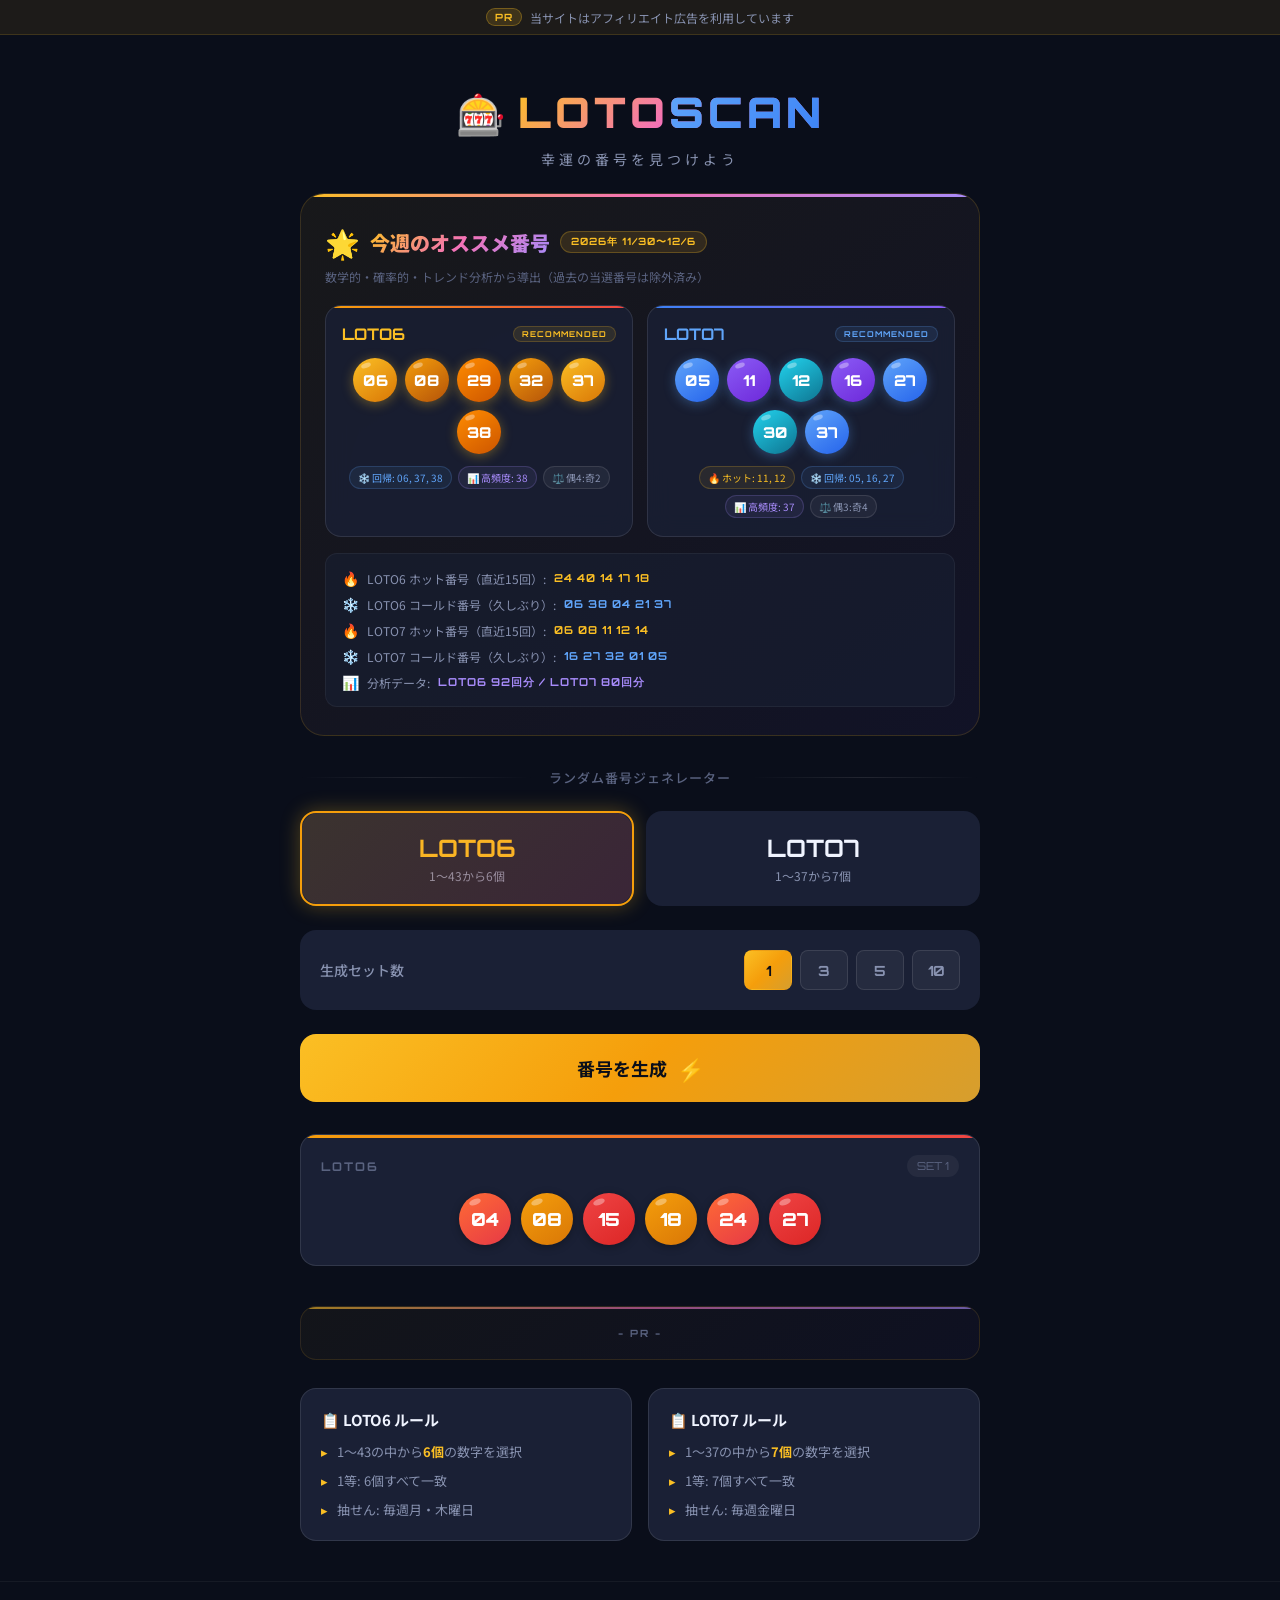
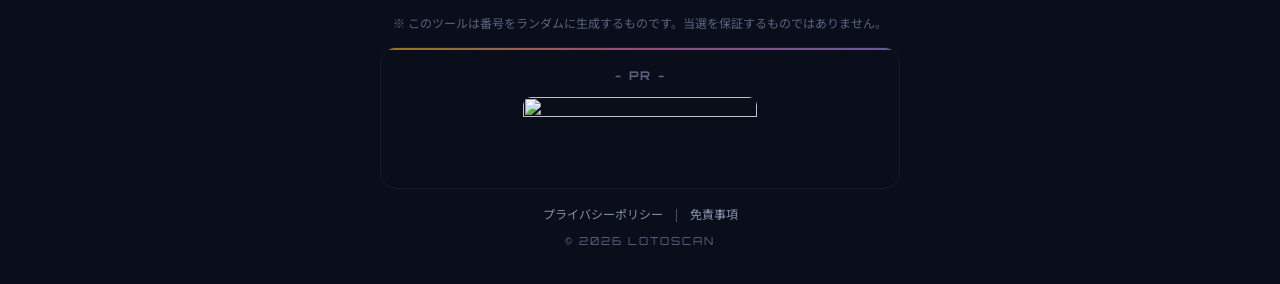
==== commit 015059ec: "Add files via upload" ====
--- a/index.html
+++ b/index.html
@@ -120,14 +120,10 @@
         <div class="ad-banner" id="ad-banner-primary">
             <div class="ad-banner-inner">
                 <p class="ad-banner-label">- PR -</p>
-                <a href="https://px.a8.net/svt/ejp?a8mat=4AZ8K2+4NATRM+1WP2+1HONM9" rel="nofollow"
-                    class="ad-banner-link">
-                    <img border="0" width="468" height="60" alt=""
-                        src="https://www23.a8.net/svt/bgt?aid=260304914281&wid=001&eno=01&mid=s00000008903009017000&mc=1"
-                        class="ad-banner-img">
-                </a>
-                <img border="0" width="1" height="1" src="https://www16.a8.net/0.gif?a8mat=4AZ8K2+4NATRM+1WP2+1HONM9"
-                    alt="">
+                <script
+                    type="text/javascript">rakuten_design = "slide"; rakuten_affiliateId = "51890dab.b82f6cbc.51890dac.6a102d06"; rakuten_items = "ctsmatch"; rakuten_genreId = "0"; rakuten_size = "468x160"; rakuten_target = "_blank"; rakuten_theme = "gray"; rakuten_border = "off"; rakuten_auto_mode = "on"; rakuten_genre_title = "off"; rakuten_recommend = "on"; rakuten_ts = "1772590005077";</script>
+                <script type="text/javascript"
+                    src="https://xml.affiliate.rakuten.co.jp/widget/js/rakuten_widget.js?20230106"></script>
             </div>
         </div>
 
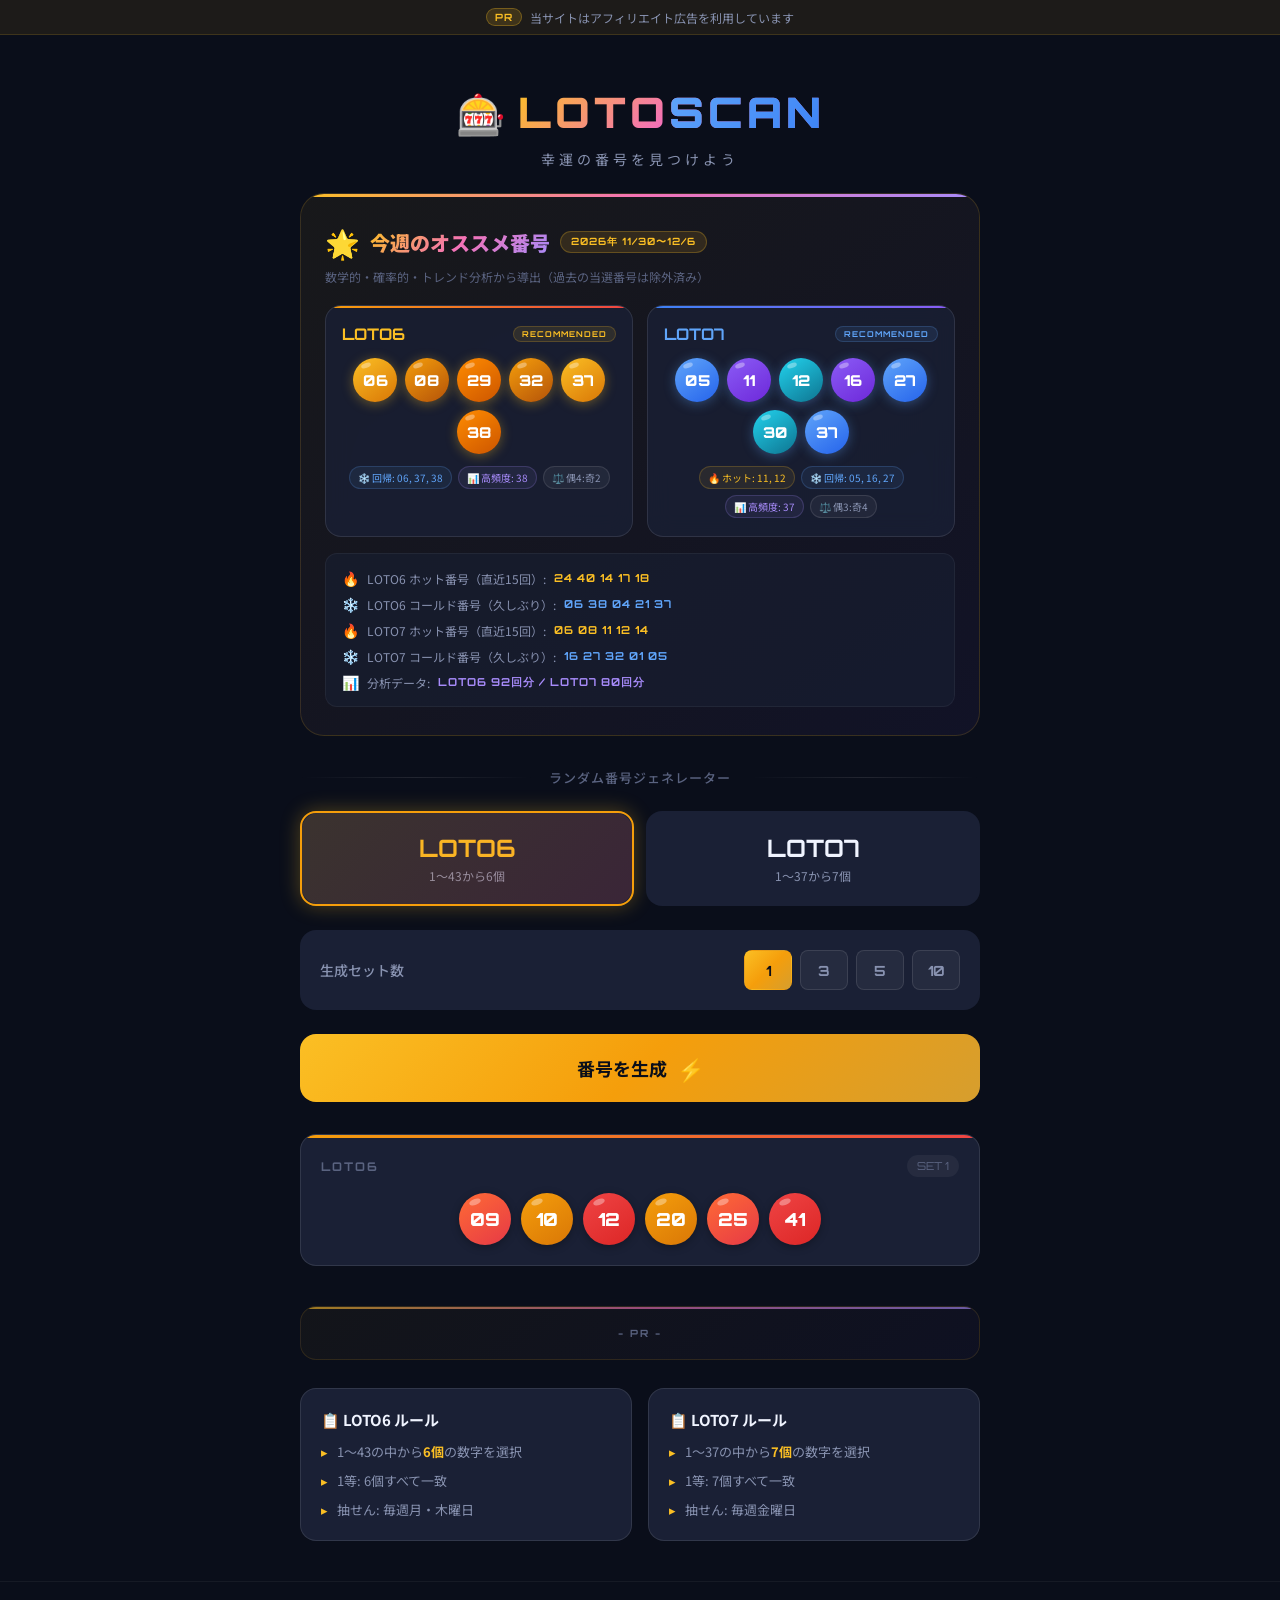
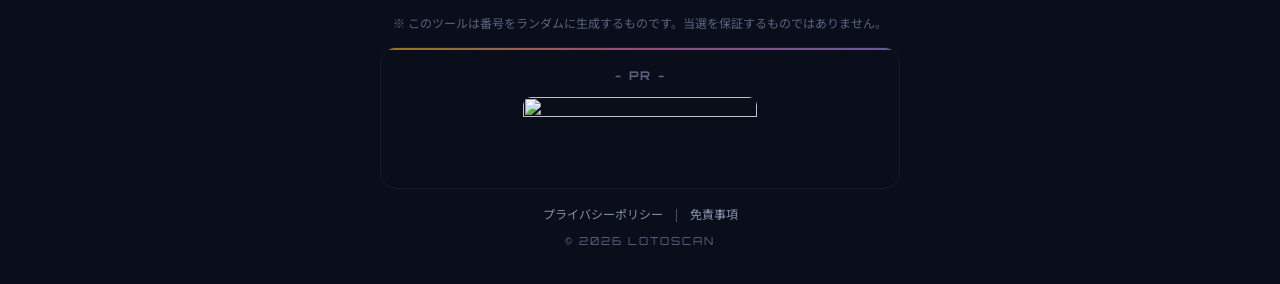
==== commit 79fb6393: "Add files via upload" ====
--- a/index.html
+++ b/index.html
@@ -6,6 +6,7 @@
     <meta name="viewport" content="width=device-width, initial-scale=1.0">
     <title>LOTO番号ジェネレーター | LOTO6 & LOTO7</title>
     <meta name="description" content="日本のLOTO6・LOTO7の当選番号組み合わせを自動生成するツール">
+    <meta name="google-site-verification" content="usiyev1Tl8IkzSyeCunyQ0U3LcxUT0opfdeojCezvpk" />
     <link rel="preconnect" href="https://fonts.googleapis.com">
     <link rel="preconnect" href="https://fonts.gstatic.com" crossorigin>
     <link
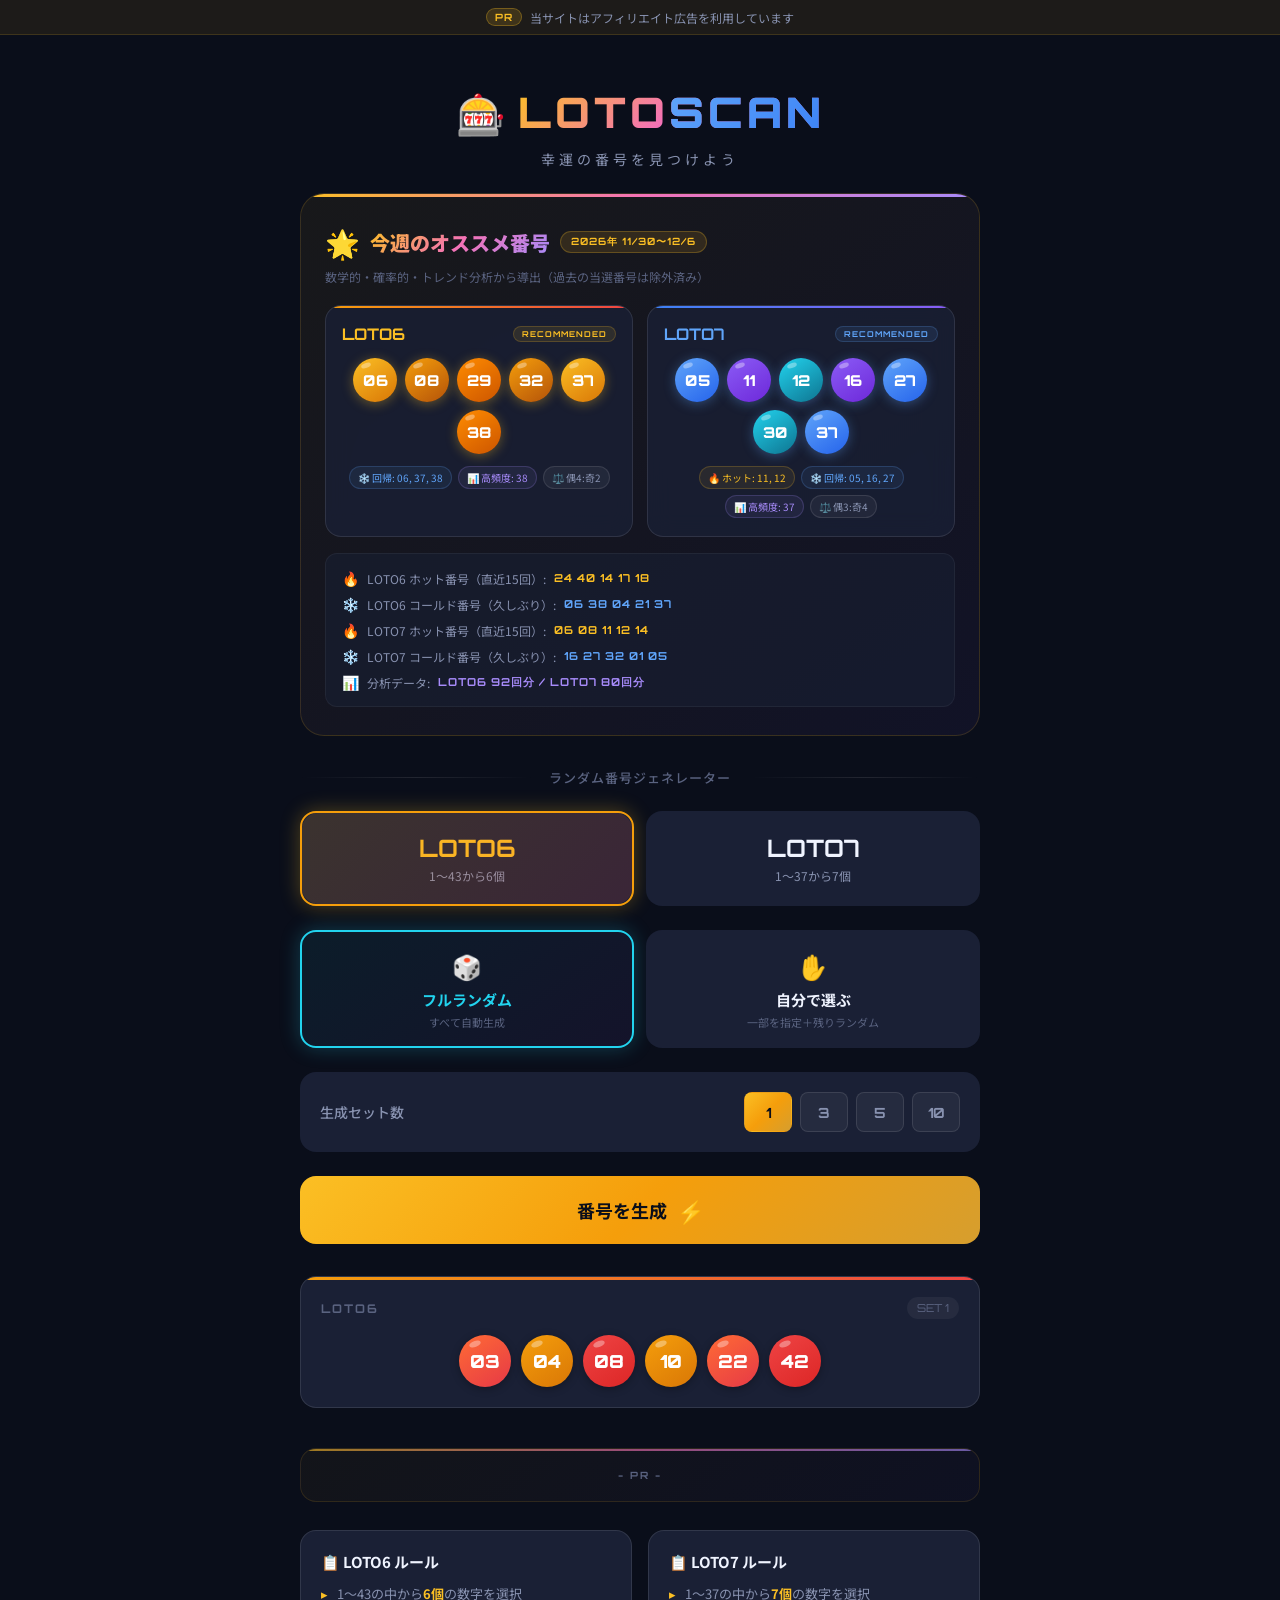
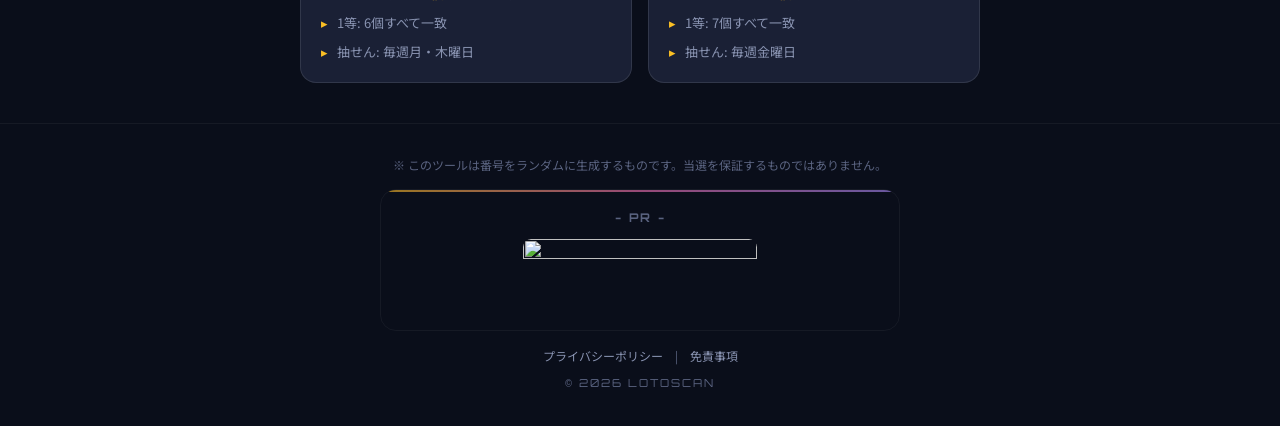
==== commit 6fd23a7f: "Add files via upload" ====
--- a/index.html
+++ b/index.html
@@ -95,6 +95,35 @@
             </button>
         </div>
 
+        <!-- Mode Selector -->
+        <div class="mode-selector" id="mode-selector">
+            <button class="mode-tab active" data-mode="random" id="mode-random">
+                <span class="mode-icon">🎲</span>
+                <span class="mode-label">フルランダム</span>
+                <span class="mode-desc">すべて自動生成</span>
+            </button>
+            <button class="mode-tab" data-mode="pick" id="mode-pick">
+                <span class="mode-icon">✋</span>
+                <span class="mode-label">自分で選ぶ</span>
+                <span class="mode-desc">一部を指定＋残りランダム</span>
+            </button>
+        </div>
+
+        <!-- Number Picker (hidden by default) -->
+        <div class="number-picker" id="number-picker" style="display: none;">
+            <div class="picker-header">
+                <span class="picker-title">番号を選択してください</span>
+                <span class="picker-status" id="picker-status">0 / 6 個選択中</span>
+            </div>
+            <p class="picker-hint" id="picker-hint">好きな番号をタップして選択（最大6個まで）。残りはランダムで補完されます。</p>
+            <div class="picker-grid" id="picker-grid">
+                <!-- Number buttons rendered by JS -->
+            </div>
+            <button class="picker-clear-btn" id="picker-clear-btn">
+                <span>🗑️</span> 選択をクリア
+            </button>
+        </div>
+
         <!-- Sets Count Selector -->
         <div class="sets-selector">
             <label class="sets-label">生成セット数</label>
--- a/style.css
+++ b/style.css
@@ -511,6 +511,14 @@
   }
 }
 
+@keyframes shake {
+  0%, 100% { transform: translateX(0); }
+  20% { transform: translateX(-6px); }
+  40% { transform: translateX(6px); }
+  60% { transform: translateX(-4px); }
+  80% { transform: translateX(4px); }
+}
+
 /* --- Info Section --- */
 .info-section {
   display: grid;
@@ -862,6 +870,210 @@
   color: #a78bfa;
 }
 
+/* --- Mode Selector --- */
+.mode-selector {
+  display: grid;
+  grid-template-columns: 1fr 1fr;
+  gap: 12px;
+  margin-bottom: 24px;
+}
+
+.mode-tab {
+  background: var(--bg-card);
+  border: 2px solid transparent;
+  border-radius: var(--radius-lg);
+  padding: 16px 14px;
+  cursor: pointer;
+  text-align: center;
+  transition: all var(--transition-base);
+  position: relative;
+  overflow: hidden;
+  font-family: var(--font-sans);
+  display: flex;
+  flex-direction: column;
+  align-items: center;
+  gap: 4px;
+}
+
+.mode-tab:hover {
+  transform: translateY(-2px);
+  box-shadow: var(--shadow-md);
+}
+
+.mode-tab.active {
+  border-color: var(--accent-cyan);
+  box-shadow: 0 0 20px rgba(34, 211, 238, 0.25);
+  background: linear-gradient(145deg, rgba(34, 211, 238, 0.08), rgba(139, 92, 246, 0.08));
+}
+
+.mode-icon {
+  font-size: 24px;
+  margin-bottom: 2px;
+}
+
+.mode-label {
+  font-size: 15px;
+  font-weight: 700;
+  color: var(--text-primary);
+  display: block;
+}
+
+.mode-tab.active .mode-label {
+  color: var(--accent-cyan);
+}
+
+.mode-desc {
+  font-size: 11px;
+  color: var(--text-muted);
+  display: block;
+}
+
+/* --- Number Picker --- */
+.number-picker {
+  background: var(--bg-card);
+  border: 1px solid var(--surface-strong);
+  border-radius: var(--radius-xl);
+  padding: 24px 20px;
+  margin-bottom: 24px;
+  animation: slide-in 0.4s ease forwards;
+}
+
+.picker-header {
+  display: flex;
+  justify-content: space-between;
+  align-items: center;
+  margin-bottom: 8px;
+  flex-wrap: wrap;
+  gap: 8px;
+}
+
+.picker-title {
+  font-size: 16px;
+  font-weight: 700;
+  color: var(--text-primary);
+}
+
+.picker-status {
+  font-family: var(--font-display);
+  font-size: 12px;
+  font-weight: 700;
+  color: var(--accent-cyan);
+  background: rgba(34, 211, 238, 0.1);
+  border: 1px solid rgba(34, 211, 238, 0.25);
+  padding: 4px 12px;
+  border-radius: var(--radius-full);
+  letter-spacing: 0.5px;
+  transition: all var(--transition-fast);
+}
+
+.picker-status.full {
+  color: var(--accent-gold);
+  background: rgba(251, 191, 36, 0.1);
+  border-color: rgba(251, 191, 36, 0.25);
+}
+
+.picker-hint {
+  font-size: 12px;
+  color: var(--text-muted);
+  margin-bottom: 16px;
+  line-height: 1.5;
+}
+
+.picker-grid {
+  display: grid;
+  grid-template-columns: repeat(7, 1fr);
+  gap: 8px;
+  margin-bottom: 16px;
+}
+
+.picker-num {
+  aspect-ratio: 1;
+  border: 2px solid var(--surface-strong);
+  border-radius: 50%;
+  background: var(--surface);
+  color: var(--text-secondary);
+  font-family: var(--font-display);
+  font-size: 14px;
+  font-weight: 700;
+  cursor: pointer;
+  transition: all var(--transition-fast);
+  display: flex;
+  align-items: center;
+  justify-content: center;
+  position: relative;
+  max-width: 52px;
+  margin: 0 auto;
+  width: 100%;
+}
+
+.picker-num:hover {
+  border-color: var(--accent-cyan);
+  color: var(--text-primary);
+  transform: scale(1.08);
+  background: rgba(34, 211, 238, 0.08);
+}
+
+.picker-num.selected {
+  background: linear-gradient(145deg, #22d3ee, #0891b2);
+  border-color: transparent;
+  color: #fff;
+  box-shadow: 0 2px 12px rgba(34, 211, 238, 0.4);
+  transform: scale(1.05);
+}
+
+.picker-num.selected::after {
+  content: '✓';
+  position: absolute;
+  top: -4px;
+  right: -4px;
+  width: 16px;
+  height: 16px;
+  background: var(--accent-gold);
+  border-radius: 50%;
+  font-size: 9px;
+  display: flex;
+  align-items: center;
+  justify-content: center;
+  color: #0a0e1a;
+  font-weight: 900;
+}
+
+.picker-num.disabled {
+  opacity: 0.35;
+  cursor: not-allowed;
+  transform: none;
+}
+
+.picker-num.disabled:hover {
+  border-color: var(--surface-strong);
+  background: var(--surface);
+  transform: none;
+}
+
+.picker-clear-btn {
+  display: flex;
+  align-items: center;
+  justify-content: center;
+  gap: 6px;
+  width: 100%;
+  padding: 10px;
+  border: 1px solid rgba(244, 114, 182, 0.3);
+  border-radius: var(--radius-md);
+  background: rgba(244, 114, 182, 0.06);
+  color: var(--accent-pink);
+  font-family: var(--font-sans);
+  font-size: 13px;
+  font-weight: 500;
+  cursor: pointer;
+  transition: all var(--transition-fast);
+}
+
+.picker-clear-btn:hover {
+  background: rgba(244, 114, 182, 0.12);
+  border-color: rgba(244, 114, 182, 0.5);
+  transform: translateY(-1px);
+}
+
 /* --- Section Divider --- */
 .section-divider {
   display: flex;
@@ -1232,6 +1444,28 @@
   .numbers-row {
     gap: 8px;
   }
+
+  .mode-tab {
+    padding: 12px 10px;
+  }
+
+  .mode-icon {
+    font-size: 20px;
+  }
+
+  .mode-label {
+    font-size: 13px;
+  }
+
+  .picker-grid {
+    grid-template-columns: repeat(6, 1fr);
+    gap: 6px;
+  }
+
+  .picker-num {
+    font-size: 12px;
+    max-width: 44px;
+  }
 }
 
 /* --- Animations for sets --- */
